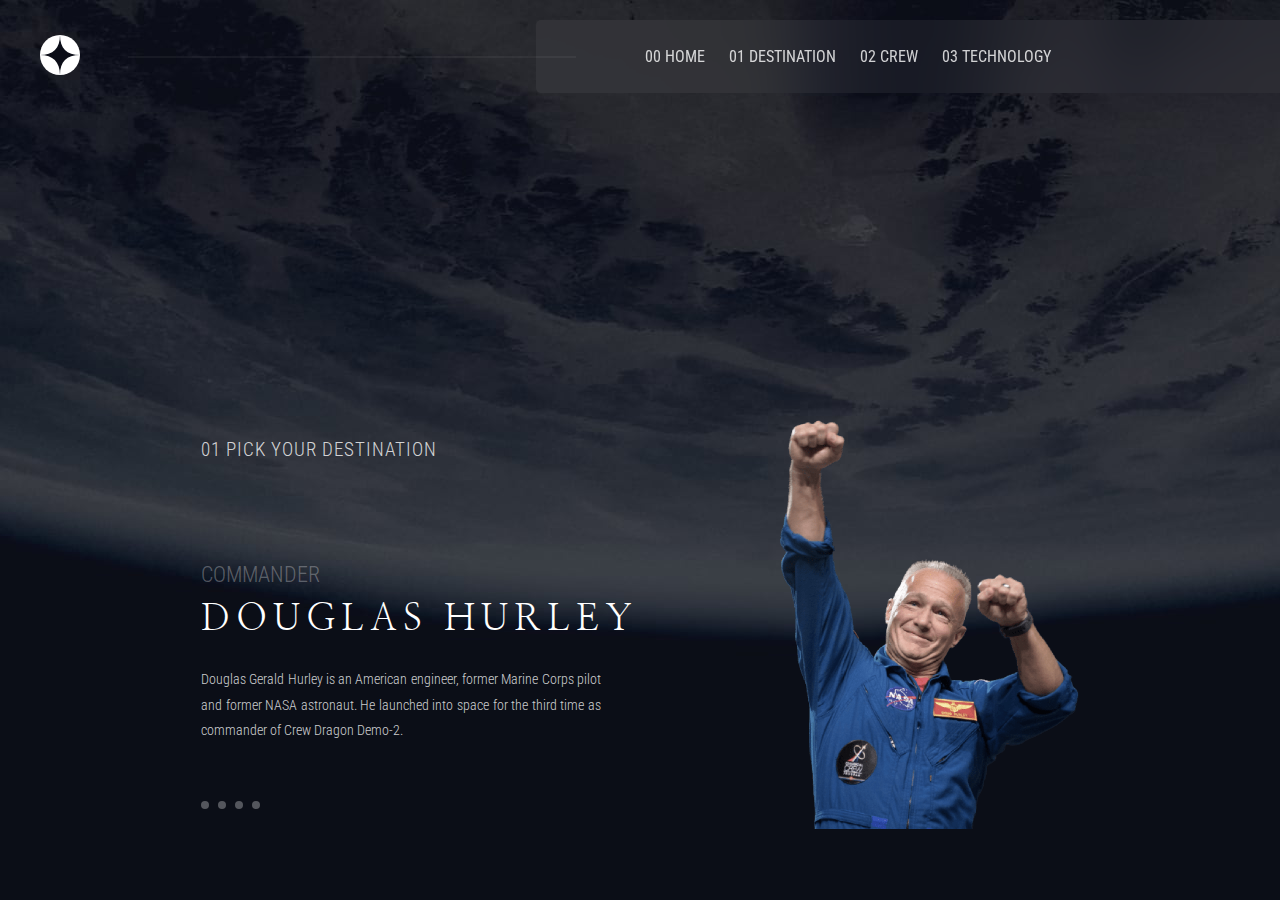
==== crew-commander.html @ ed468a19 "Add files via upload" ====
<!DOCTYPE html>
<html lang="en">
<head>
  <meta charset="UTF-8">
  <meta name="viewport" content="width=device-width, initial-scale=1.0">

  <link rel="icon" type="image/png" sizes="32x32" href="./assets/favicon-32x32.png">
  <link rel="stylesheet" href="./style.css">
  <link rel="stylesheet" href="crew.css">
  
  <title>Frontend Mentor | Space tourism website</title>
</head>
<body>
  <div class="container crew-container">

    <!-- BEGINING OF HEADER -->
    <header>
      <div class="logo">
        <img src="./assets/shared/logo.svg" alt="">
      </div>
      <div class="menu-btn">
        <img src="./assets/shared/icon-hamburger.svg" alt="" class="menu">
      </div>
      <div class="close-btn active">
        <img src="./assets/shared/icon-close.svg" alt="">
      </div>
      <div class="line"></div>
      <nav style="height: 0px;">
        <ul>
          <li>
            <a href="./index.html" class="nav-link"><span>00 </span>HOME</a>
          </li>
          <li>
            <a href="./destination-titan.html" class="nav-link"><span>01 </span>DESTINATION</a>
          </li>
          <li>
            <a href="./crew-commander.html"
            class="nav-link"><span>02 </span>CREW</a>
          </li>
          <li>
            <a href="./technology-capsule.html" class="nav-link"><span>03 </span>TECHNOLOGY</a>
          </li>
        </ul>
      </nav>
    </header>
    <!-- END OF HEARDER  -->

      <!-- MAIN CONTENT -->
    <section>
      <div class="content">
        <article>
          <h3>01 Pick your destination</h3>

          <div class="place">
            <h2>flight engineer</h2>
            <h1>anousheh ansari</h1>
            <p class="content">Anousheh Ansari is an Iranian American engineer and co-founder of Prodea Systems. Ansari was the fourth self-funded space tourist, the first self-funded woman to fly to the ISS, and the first Iranian in space.</p>
            <div class="buttons">
            
              <button data-id="Douglas Hurley" class="link-btn"></button>
              <button data-id="Mark Shuttleworth" class="link-btn"></button>
              <button data-id="Victor Glover" class="link-btn"></button>
              <button data-id="Anousheh Ansari" class="link-btn"></button>
            
          </div>
        </article>
      </div>
        <div class="crew-image">
          <img src="./assets/crew/image-anousheh-ansari.png" alt="">
        </div>
    </section>
  </div>
    <script src="./script.js"></script>
    <script src="./crew.js"></script>
</body>
</html>

  <!-- 00 Home
  01 Destination
  02 Crew
  03 Technology

  02 Meet your crew

  Commander
  Douglas Hurley

  Douglas Gerald Hurley is an American engineer, former Marine Corps pilot 
  and former NASA astronaut. He launched into space for the third time as 
  commander of Crew Dragon Demo-2. -->
---- style.css ----
@import url('https://fonts.googleapis.com/css2?family=Nanum+Myeongjo:wght@400;700;800&family=Roboto+Condensed:ital,wght@0,300;0,400;0,700;1,300&display=swap');
*, *::before, *::after {
    margin: 0;
    padding: 0;
    box-sizing: border-box;
}
:root {
    --white: rgba(255 255 255/1);
    --off-white: rgba(255 255 255 / .8);
}
.body {
    font-size: 62.5%;
    font-family: 'Roboto Condensed', sans-serif;
}
.container {
    width: 100vw;
    height: 100vh;
    padding-top: 20px;
    padding-bottom: 30px;
    background: url(./assets/home/background-home-desktop.jpg);
    background-repeat: no-repeat;
    background-position: center;
    background-size: cover;
    font-family: 'Roboto Condensed', sans-serif;
}

/* /////////NAR BAR////////// */
header {
    display: flex;
    justify-content: space-between;
    align-items: center;
    padding-left: 40px;
    position: relative;
    /* background-color: red; */
    height: auto;
}
.logo img {
    width: 2.5em;
}
nav {
    background-color: rgba(255 255 255 / .05);
    backdrop-filter: blur(30px);
    width: 60%;
    padding-right: 120px;
    height: 100%;
    border-top-left-radius: 5px;
    border-bottom-left-radius: 5px;
}
ul {
    display: flex;
    justify-content: center;
    align-items: center;
    gap: 20px;
    font-size: 1rem;
    /* height: 100%; */
}
li{
    list-style-type: none;
    border: 2px solid transparent;
    transition: all .2s;
    /* border: 1px solid green; */
    padding-top: 25px;
    padding-bottom: 25px;
    
}
li:hover {
    
    border-bottom: 2px solid white;
}
a {
    text-decoration: none;
    color: var(--off-white);
}
.line {
    border: 1px solid rgba(255 255 255 / .05);
    /* border: 1px solid green; */
    width: 35%;
    position: absolute;
    top: 50%;
    left: 10%;
    transform: translateY(-50%);
    z-index: 1;

}
.menu-btn > img {
    position: absolute;
    top: 50%;
    right: 0;
    transform: translateY(-50%);
    z-index: 10;
    display: none;
}
.close-btn > img {
    position: absolute;
    top: 50%;
    right: 0;
    transform: translateY(-50%);
    z-index: 10;
    display: none;
}


/*///////// section////////// */
section {
    margin-top: 15vh;
    color: var(--white);
    /* margin-left: 80px; */
    /* margin-right: 80px; */
    
    display: flex;
    justify-content: center;
    align-items: flex-end;
    gap: 30%;
    /* gap: 700px; */
}
section .content {
    text-align: justify;
    width: 300px;
    /* background-color: red; */
}
section h3 {
    font-size: .9rem;
    font-weight: 300;
    color: var(--off-white);
}
section h1 {
    font-size: 6rem;
    font-weight: 300;
    font-family: 'Nanum Myeongjo', serif;
    /* background-color: blue; */
    margin: 10px auto 15px auto;
}
section p {
    font-size: .8rem;
    font-weight: 300;
    line-height: 1.6rem;
    color: var(--off-white);
}
.explore {
    background-color: var(--white);
    color: black;
    width: 150px;
    aspect-ratio: 1;
    border-radius: 50%;
    display: flex;
    justify-content: center;
    align-items: center;
    letter-spacing: 3px;
}
















@media(max-width: 1050px) {
    .container {
        width: 100%;
        height: auto;
        padding: 0;
        background: url(./assets/home/background-home-tablet.jpg);
        background-repeat: no-repeat;
        background-position: center;
        background-size: cover;
        /* overflow-x: hidden; */
    }
    /* header {
        position: fixed;
        left: 0;
        top: 0;
        right: 0;
    } */
    nav {
        width: 60%;
        padding-right: 30px;
    }
    .line {
        display: none;
    }
    a > span {
        display: none;
    }



    section {
        margin-top: 120px;
        flex-direction: column;
        gap: 90px;
        width: 100%;
        align-items: center;
        /* background-color: blue; */
    }
    section .content {
        text-align: center;
    }
    section p {
        font-size: .85rem;
        line-height: 1.6rem;
    }
}


/* //////MOBILE PHONE ///////////*/
@media(max-width: 750px) {
    .container {
        padding: 25px;
        width: 100%;
        height: 100%;
        padding-top: 20px;
        padding-bottom: 45px;
        background: url(./assets/home/background-home-mobile.jpg);
        background-repeat: no-repeat;
        background-position: center;
        background-size: cover;
    }
    .menu-btn > img {
        display: block;
    }
    .close-btn > img {
        display: block;
    }
    .active {
        display: none;
    }
    header {
        padding: 0;
        height: 60px;
    }
    nav {
        /* display: none; */
        width: 100%;
        padding-right: 0px;
        /* height: auto; */
        position: absolute;
        top: 100%;
        right: 0;
        z-index: 30px;
        height: 0px;
        overflow: hidden;
        border-radius: 5px;
        transition: all .2s;
        background-color: rgba(255 255 255 / .04);
        /* background-color: ; */
    }
    ul {
        display: block;
        font-size: 1.5rem;
        padding-left: 30px;
        /* background-color: blue; */
        padding: 0;
        
        /* z-index: 30px; */
        /* height: 100%; */
    }
    li{
        list-style-type: none;
        border: 2px solid transparent;
        transition: all .2s;
        /* border: 2px solid green; */
        padding-top: 30px;
        padding-bottom: 38px;
        width: max-content;
        margin-left: auto;
        margin-right: auto;
    }
    section {
        margin-top: 120px;
        flex-direction: column;
        gap: 100px;
        width: 100%;
        margin-top: 100px;
        /* background-color: blue; */
    }
    section .content {
        text-align: center;
    }
    section h3 {
        font-size: 1rem;
    }
    section h1 {
        font-size: 5rem;
        margin-top: 15px;
        margin-bottom: 25px;
    }
    section p {
        font-size: .85rem;
        line-height: 1.6rem;
        /* background-color: black; */
    }

}

@media(min-width: 750px){
    nav {
        height: auto !important;
    }
}
---- crew.css ----
.crew-container {
    background: url(./assets/crew/background-crew-desktop.jpg);
    background-repeat: no-repeat;
    background-position: center;
    background-size: cover;
    font-family: 'Roboto Condensed', sans-serif;
}
section {
    /* background-color: green; */
    gap: 10%;
    align-items: flex-end;
    margin-top: 20px;
    height: 80vh;
}
.content.content {
    /* background-color: blue; */
    width: 450px;
    margin-bottom: 20px;
}
.content h3 {
    text-transform: uppercase;
    letter-spacing: 1px;
    font-size: 1.2rem;
}
.place {
    margin-top: 100px;
}
.place h2 {
    text-transform: uppercase;
    color: rgba(255 255 255 / .3);
    font-weight: 300;
    font-size: 1.4rem;
}
.place h1 {
    text-transform: uppercase;
    font-size: 2.3rem;
    font-weight: 300px;
    /* background-color: red; */
    margin: 10px 0 25px 0;
    letter-spacing: 6px;
}
.place.place p {
    font-size: .9rem;
    width: 400px;
    /* background-color: yellow; */
    /* letter-spacing: 1px; */
    /* margin-bottom: 30px; */
    color: var(--off-white);
}
.buttons {
    margin-top: 50px;
    cursor: pointer;
}
.buttons button{
    width: 8px;
    aspect-ratio: 1;
    background-color: rgba(255 255 255 / .3);
    margin-right: 5px;
    border: none;
    outline: none;
    border-radius: 50%;
    cursor: pointer;
}

.buttons .white {   
    background-color: white;
}



.crew-image img {
    width: 300px;
}

@media(max-width: 1050px) {
    body {
        /* border: 5px solid green; */
    }
    .crew-container {
        background: url(./assets/crew/background-crew-tablet.jpg);
        background-repeat: no-repeat;
        background-position: center;
        background-size: cover;
        font-family: 'Roboto Condensed', sans-serif;
        /* margin: 0; */
    }
    section {
        /* background-color: black; */
        gap: 90px;
        align-items: center;
        margin-top: 50px;
        height: auto;
    }
    .place {
        text-align: left;
    }
    .place.place p {
        text-align: justify;
        /* background-color: red; */
        margin-left: auto;
        margin-right: auto;
        font-size: 1.2rem;
        width: auto;
        max-width: 450px;
        line-height: 2rem;
    }
    .buttons button {
        margin-right: 8px;
        width: 10px;
    aspect-ratio: 1;
    }
    .crew-image {
        /* background-color: red; */
    }
    .crew-image img {
        width: 300px;
    }
    
}
@media(max-width: 750px) {
    .des-container {
        background: url(./assets/crew/background-crew-mobile.jpg);
        background-repeat: no-repeat;
        background-position: center;
        background-size: cover;
        height: auto;
    }
    
}
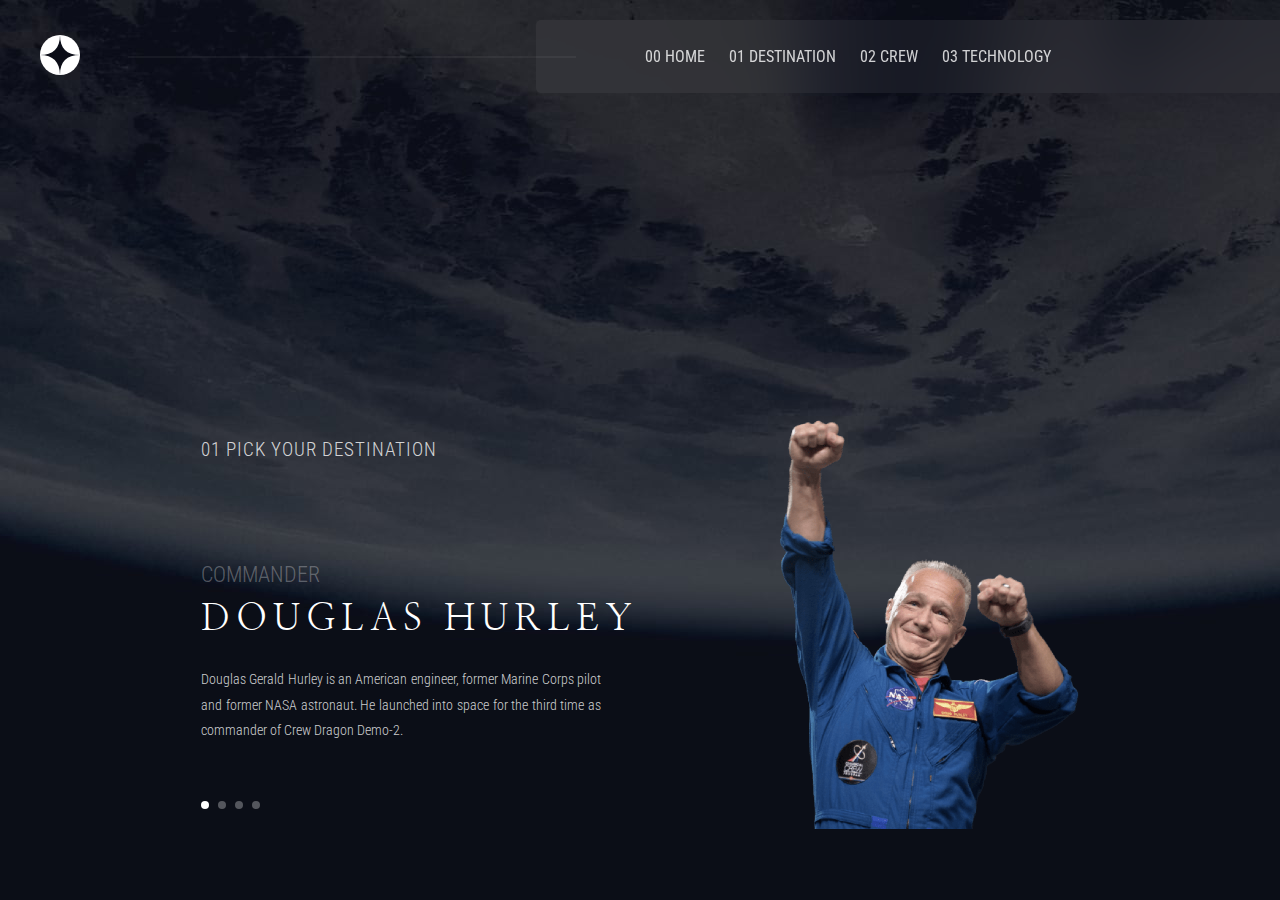
==== commit 2ee9a132: "Add files via upload" ====
--- a/crew-commander.html
+++ b/crew-commander.html
@@ -47,14 +47,14 @@
 
       <!-- MAIN CONTENT -->
     <section>
-      <div class="content">
+      <!-- <div class="content">
         <article>
           <h3>01 Pick your destination</h3>
 
           <div class="place">
             <h2>flight engineer</h2>
             <h1>anousheh ansari</h1>
-            <p class="content">Anousheh Ansari is an Iranian American engineer and co-founder of Prodea Systems. Ansari was the fourth self-funded space tourist, the first self-funded woman to fly to the ISS, and the first Iranian in space.</p>
+            <p>Anousheh Ansari is an Iranian American engineer and co-founder of Prodea Systems. Ansari was the fourth self-funded space tourist, the first self-funded woman to fly to the ISS, and the first Iranian in space.</p>
             <div class="buttons">
             
               <button data-id="Douglas Hurley" class="link-btn"></button>
@@ -67,7 +67,7 @@
       </div>
         <div class="crew-image">
           <img src="./assets/crew/image-anousheh-ansari.png" alt="">
-        </div>
+        </div> -->
     </section>
   </div>
     <script src="./script.js"></script>
--- a/style.css
+++ b/style.css
@@ -40,6 +40,7 @@
 nav {
     background-color: rgba(255 255 255 / .05);
     backdrop-filter: blur(30px);
+    -webkit-backdrop-filter: blur(30px);
     width: 60%;
     padding-right: 120px;
     height: 100%;
@@ -64,7 +65,6 @@
     
 }
 li:hover {
-    
     border-bottom: 2px solid white;
 }
 a {
@@ -104,8 +104,6 @@
 section {
     margin-top: 15vh;
     color: var(--white);
-    /* margin-left: 80px; */
-    /* margin-right: 80px; */
     
     display: flex;
     justify-content: center;
--- a/crew.css
+++ b/crew.css
@@ -73,9 +73,6 @@
 }
 
 @media(max-width: 1050px) {
-    body {
-        /* border: 5px solid green; */
-    }
     .crew-container {
         background: url(./assets/crew/background-crew-tablet.jpg);
         background-repeat: no-repeat;
@@ -85,9 +82,9 @@
         /* margin: 0; */
     }
     section {
-        /* background-color: black; */
         gap: 90px;
         align-items: center;
+        justify-content: center;
         margin-top: 50px;
         height: auto;
     }
@@ -105,12 +102,9 @@
         line-height: 2rem;
     }
     .buttons button {
-        margin-right: 8px;
-        width: 10px;
+        margin-right: 12px;
+        width: 20px;
     aspect-ratio: 1;
-    }
-    .crew-image {
-        /* background-color: red; */
     }
     .crew-image img {
         width: 300px;
@@ -125,5 +119,13 @@
         background-size: cover;
         height: auto;
     }
+    article {
+        width: 400px;
+        margin-left: auto;
+        margin-right: auto;
+    }
+    .content {
+        width: 400px;
+    }
     
 }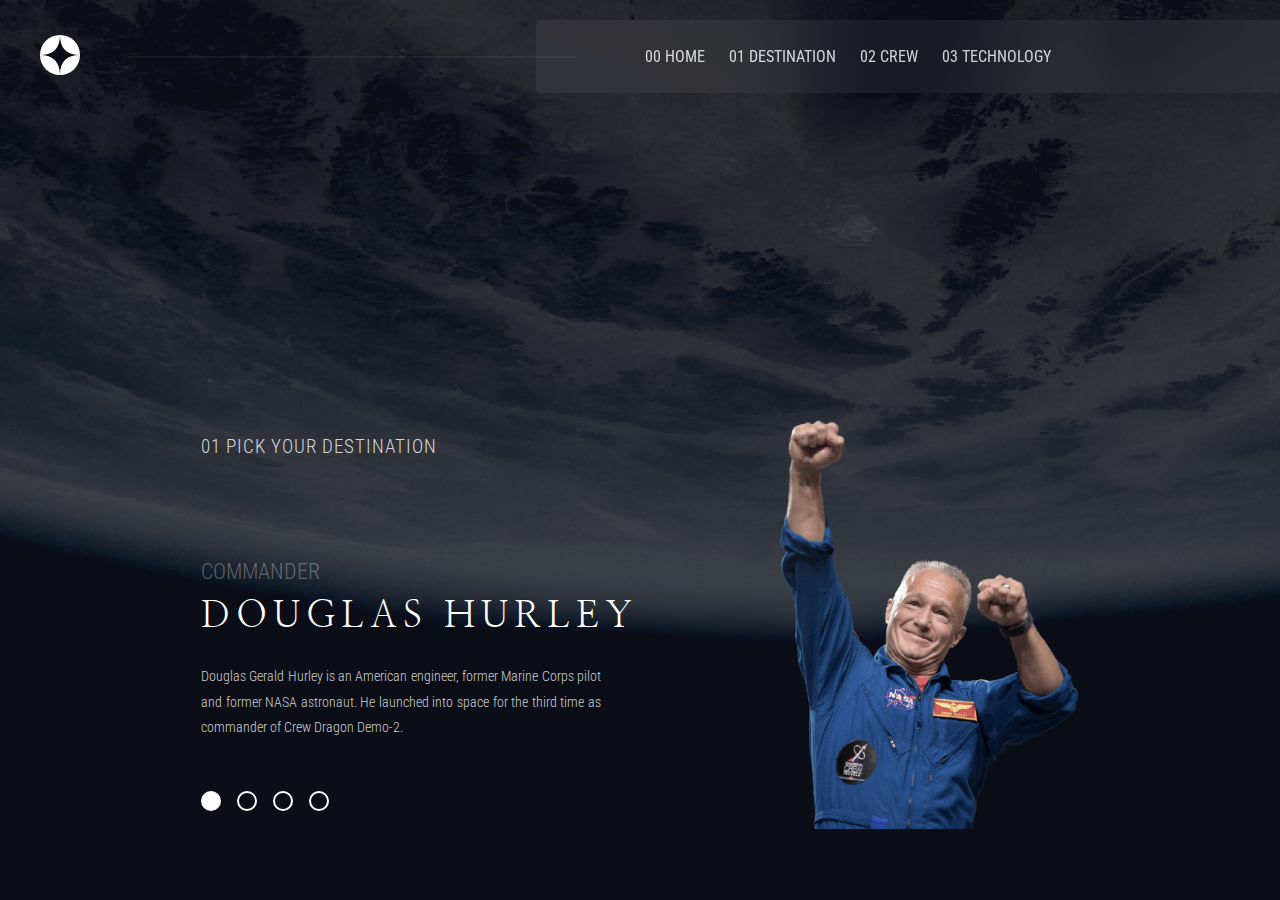
==== commit 85083d14: "Add files via upload" ====
--- a/crew-commander.html
+++ b/crew-commander.html
@@ -49,7 +49,7 @@
     <section>
       <!-- <div class="content">
         <article>
-          <h3>01 Pick your destination</h3>
+          <h3>02 MEET YOUR CREW</h3>
 
           <div class="place">
             <h2>flight engineer</h2>
@@ -61,7 +61,7 @@
               <button data-id="Mark Shuttleworth" class="link-btn"></button>
               <button data-id="Victor Glover" class="link-btn"></button>
               <button data-id="Anousheh Ansari" class="link-btn"></button>
-            
+            </div>
           </div>
         </article>
       </div>
@@ -74,17 +74,3 @@
     <script src="./crew.js"></script>
 </body>
 </html>
-
-  <!-- 00 Home
-  01 Destination
-  02 Crew
-  03 Technology
-
-  02 Meet your crew
-
-  Commander
-  Douglas Hurley
-
-  Douglas Gerald Hurley is an American engineer, former Marine Corps pilot 
-  and former NASA astronaut. He launched into space for the third time as 
-  commander of Crew Dragon Demo-2. -->--- a/style.css
+++ b/style.css
@@ -249,13 +249,12 @@
         border-radius: 5px;
         transition: all .2s;
         background-color: rgba(255 255 255 / .04);
-        /* background-color: ; */
+        backdrop-filter: blur(30px);
     }
     ul {
         display: block;
         font-size: 1.5rem;
         padding-left: 30px;
-        /* background-color: blue; */
         padding: 0;
         
         /* z-index: 30px; */
--- a/crew.css
+++ b/crew.css
@@ -5,6 +5,7 @@
     background-size: cover;
     font-family: 'Roboto Condensed', sans-serif;
 }
+
 section {
     /* background-color: green; */
     gap: 10%;
@@ -13,11 +14,10 @@
     height: 80vh;
 }
 .content.content {
-    /* background-color: blue; */
     width: 450px;
     margin-bottom: 20px;
 }
-.content h3 {
+article h3 {
     text-transform: uppercase;
     letter-spacing: 1px;
     font-size: 1.2rem;
@@ -42,9 +42,6 @@
 .place.place p {
     font-size: .9rem;
     width: 400px;
-    /* background-color: yellow; */
-    /* letter-spacing: 1px; */
-    /* margin-bottom: 30px; */
     color: var(--off-white);
 }
 .buttons {
@@ -52,11 +49,11 @@
     cursor: pointer;
 }
 .buttons button{
-    width: 8px;
+    margin-right: 12px;
+        width: 20px;
     aspect-ratio: 1;
-    background-color: rgba(255 255 255 / .3);
-    margin-right: 5px;
-    border: none;
+    background-color: transparent;
+    border: 2px solid white;
     outline: none;
     border-radius: 50%;
     cursor: pointer;
@@ -90,6 +87,7 @@
     }
     .place {
         text-align: left;
+        text-align: center;
     }
     .place.place p {
         text-align: justify;
@@ -120,12 +118,17 @@
         height: auto;
     }
     article {
-        width: 400px;
+        width: 100vw;
         margin-left: auto;
         margin-right: auto;
     }
-    .content {
-        width: 400px;
+    .content.content {
+        width: max-content;
+    }
+    .place.place p {
+        width: auto;
+        max-width: 90vw;
+        letter-spacing: 1px;
     }
     
 }